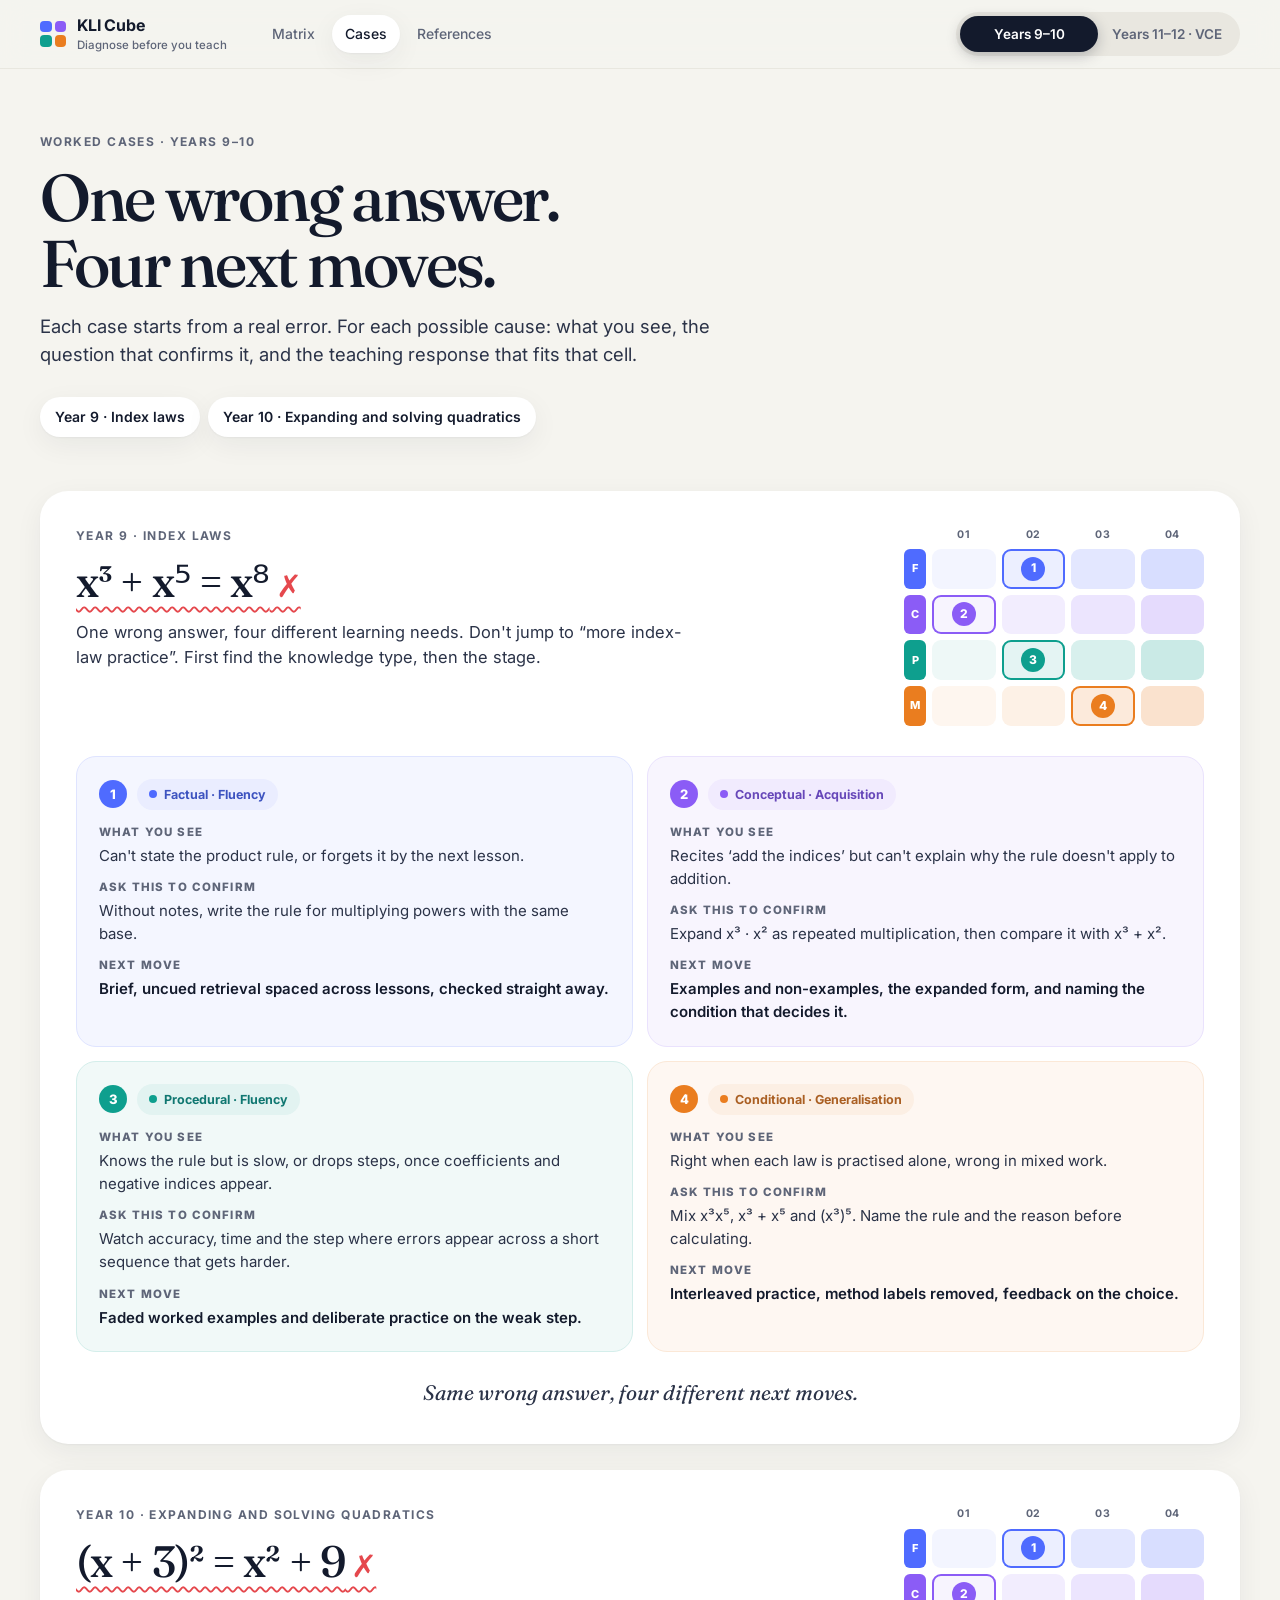
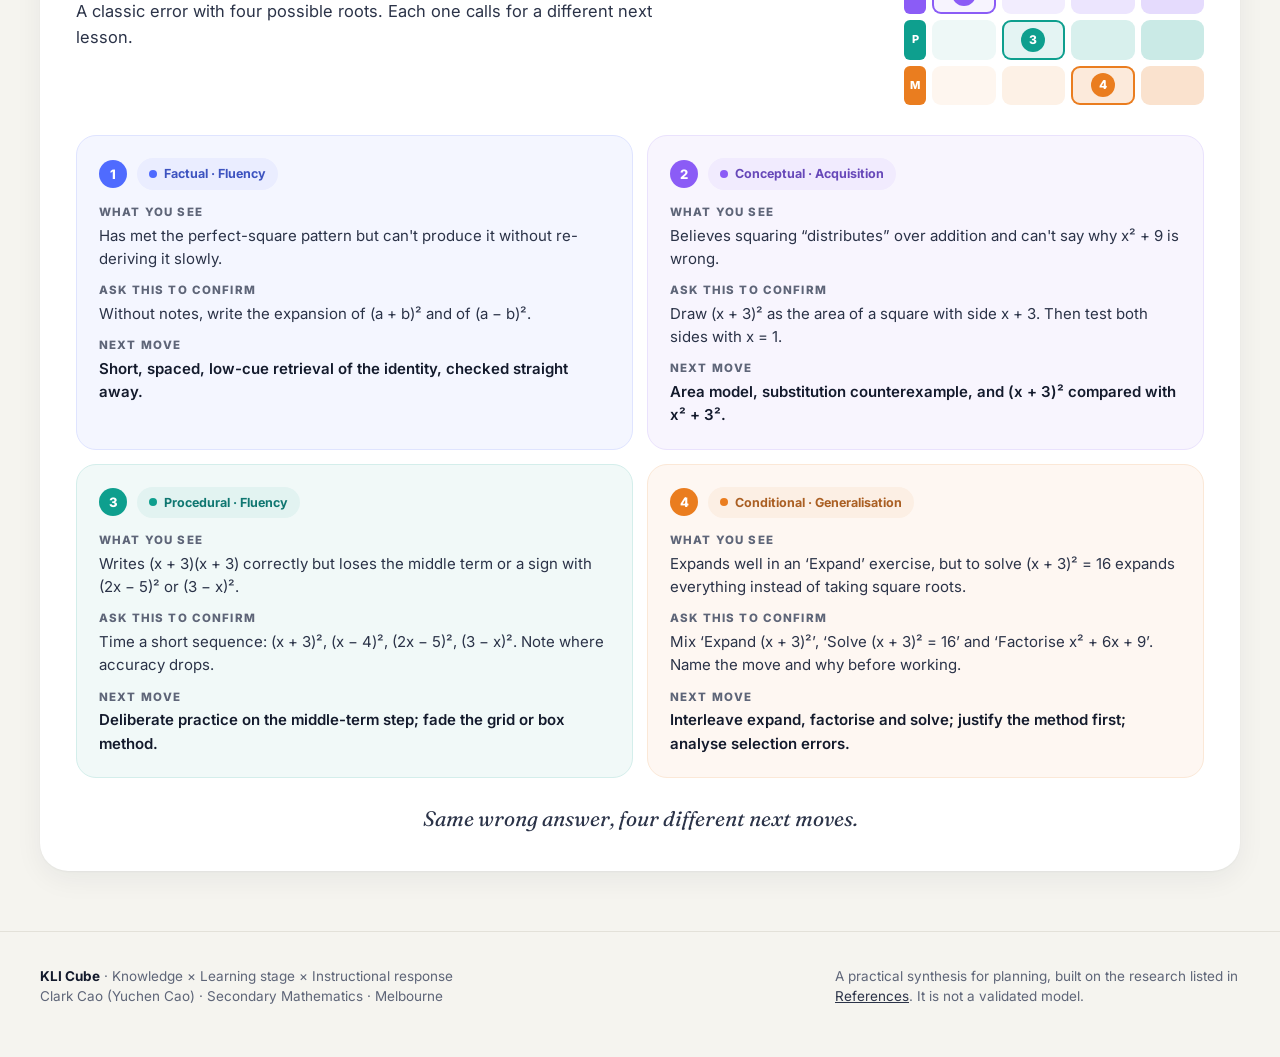
==== cases.html @ 802248be "KLI Cube diagnose matrix site: matrix, cases and references for Years 9–10 and 11–12 Co-Authored-By:" ====
<!DOCTYPE html>
<html lang="en-AU">
<head>
<meta charset="utf-8">
<meta name="viewport" content="width=device-width, initial-scale=1">
<title>Cases · KLI Cube</title>
<meta name="description" content="Worked cases: the same wrong answer in mathematics can sit in four different cells and need four different next moves.">
<meta property="og:title" content="Cases · KLI Cube">
<meta property="og:description" content="Worked cases: the same wrong answer in mathematics can sit in four different cells and need four different next moves.">
<link rel="icon" href="assets/favicon.svg" type="image/svg+xml">
<link rel="preconnect" href="https://fonts.googleapis.com">
<link rel="preconnect" href="https://fonts.gstatic.com" crossorigin>
<link href="https://fonts.googleapis.com/css2?family=Fraunces:ital,opsz,wght@0,9..144,400;0,9..144,500;1,9..144,400;1,9..144,500&family=Inter:wght@400;500;600;700;800&display=swap" rel="stylesheet">
<link rel="stylesheet" href="assets/style.css">
<script>try{var l=new URLSearchParams(location.search).get("level")||localStorage.getItem("kli-level");if(l)document.documentElement.dataset.level=l}catch(e){}</script>
</head>
<body data-page="cases">
<header class="topbar">
  <div class="shell">
    <a class="brand" href="index.html" data-keep-level><span class="brand-mark"><i></i><i></i><i></i><i></i></span><span>KLI Cube<small>Diagnose before you teach</small></span></a>
    <nav class="nav" aria-label="Main"><a href="index.html" data-keep-level>Matrix</a><a href="cases.html" data-keep-level aria-current="page">Cases</a><a href="references.html" data-keep-level>References</a></nav>
    <div class="level-toggle" role="group" aria-label="Year band" data-level="junior">
      <span class="thumb"></span>
      <button data-level="junior" aria-pressed="true">Years 9–10</button>
      <button data-level="senior" aria-pressed="false">Years 11–12 · VCE</button>
    </div>
  </div>
</header>
<main>
  <div class="shell">
    <section class="page-hero">
      <div class="eyebrow">Worked cases · <span data-level-label>Years 9–10</span></div>
      <h1>One wrong answer.<br>Four next moves.</h1>
      <p>Each case starts from a real error. For each possible cause: what you see, the question that confirms it, and the teaching response that fits that cell.</p>
      <div class="case-tabs" id="case-tabs"></div>
    </section>
    <div id="cases" data-swap></div>
  </div>
</main>

<footer class="footer">
  <div class="shell">
    <div><strong style="color:var(--ink)">KLI Cube</strong> · Knowledge × Learning stage × Instructional response<br>Clark Cao (Yuchen Cao) · Secondary Mathematics · Melbourne</div>
    <div style="max-width:30em">A practical synthesis for planning, built on the research listed in <a href="references.html" data-keep-level>References</a>. It is not a validated model.</div>
  </div>
</footer>
<script src="assets/data.js"></script>
<script src="assets/app.js"></script>
</body>
</html>
---- assets/style.css ----
:root {
  --bg: #F5F4EF;
  --paper: #FFFFFF;
  --ink: #131A2C;
  --ink-2: #2B3348;
  --muted: #5E6578;
  --line: #E3E1D9;
  --line-2: #EDEBE4;
  --accent: #131A2C;
  --factual: #4F6BFF;
  --conceptual: #8B5CF6;
  --procedural: #0E9F8E;
  --conditional: #EA7D1F;
  --radius: 18px;
  --shadow: 0 1px 2px rgba(19,26,44,.04), 0 8px 28px rgba(19,26,44,.06);
  --shadow-lg: 0 2px 4px rgba(19,26,44,.05), 0 24px 60px rgba(19,26,44,.14);
  --ease: cubic-bezier(.2,.8,.2,1);
  --serif: "Fraunces", Georgia, "Times New Roman", serif;
  --sans: "Inter", system-ui, -apple-system, "Segoe UI", Roboto, sans-serif;
}

* { box-sizing: border-box; }
html { scroll-behavior: smooth; }
body {
  margin: 0; background: var(--bg); color: var(--ink);
  font-family: var(--sans); font-size: 16px; line-height: 1.55;
  -webkit-font-smoothing: antialiased;
}
a { color: inherit; }
button { font: inherit; color: inherit; }
.shell { width: min(1200px, 100% - 40px); margin: 0 auto; }
.serif { font-family: var(--serif); }
.eyebrow { font-size: 12px; font-weight: 700; letter-spacing: .12em; text-transform: uppercase; color: var(--muted); }
.muted { color: var(--muted); }

/* ---------- Top bar ---------- */
.topbar {
  position: sticky; top: 0; z-index: 50;
  background: color-mix(in srgb, var(--bg) 82%, transparent);
  backdrop-filter: blur(14px) saturate(1.4); -webkit-backdrop-filter: blur(14px) saturate(1.4);
  border-bottom: 1px solid color-mix(in srgb, var(--line) 70%, transparent);
}
.topbar .shell { display: flex; align-items: center; gap: 24px; height: 68px; }
.brand { display: flex; align-items: center; gap: 11px; text-decoration: none; font-weight: 700; letter-spacing: -.01em; }
.brand-mark { display: grid; grid-template-columns: 1fr 1fr; gap: 3px; width: 26px; height: 26px; }
.brand-mark i { border-radius: 4px; }
.brand-mark i:nth-child(1) { background: var(--factual); }
.brand-mark i:nth-child(2) { background: var(--conceptual); }
.brand-mark i:nth-child(3) { background: var(--procedural); }
.brand-mark i:nth-child(4) { background: var(--conditional); }
.brand small { display: block; font-weight: 500; font-size: 11.5px; color: var(--muted); letter-spacing: 0; }
.nav { display: flex; gap: 4px; margin-left: 8px; }
.nav a {
  text-decoration: none; font-size: 14px; font-weight: 500; color: var(--muted);
  padding: 8px 13px; border-radius: 999px; transition: background .2s, color .2s;
}
.nav a:hover { color: var(--ink); background: rgba(19,26,44,.05); }
.nav a[aria-current="page"] { color: var(--ink); background: var(--paper); box-shadow: var(--shadow); }

.level-toggle {
  margin-left: auto; position: relative; display: grid; grid-template-columns: 1fr 1fr;
  background: #E9E7E0; border-radius: 999px; padding: 4px; min-width: 250px;
}
.level-toggle button {
  position: relative; z-index: 1; border: 0; background: none; cursor: pointer;
  padding: 8px 14px; border-radius: 999px; font-size: 13.5px; font-weight: 600; color: var(--muted);
  transition: color .3s var(--ease); white-space: nowrap;
}
.level-toggle button[aria-pressed="true"] { color: #fff; }
.level-toggle .thumb {
  position: absolute; top: 4px; bottom: 4px; left: 4px; width: calc(50% - 4px);
  background: var(--ink); border-radius: 999px; box-shadow: 0 4px 14px rgba(19,26,44,.25);
  transition: transform .45s var(--ease);
}
.level-toggle[data-level="senior"] .thumb { transform: translateX(100%); }

/* ---------- Hero ---------- */
.hero { padding: 72px 0 56px; display: grid; grid-template-columns: 1.05fr .95fr; gap: 56px; align-items: center; }
.hero h1 {
  font-family: var(--serif); font-weight: 500; font-size: clamp(44px, 6vw, 76px);
  line-height: .98; letter-spacing: -.035em; margin: 14px 0 22px;
}
.hero h1 em { font-style: italic; color: var(--muted); }
.hero p.lead { font-size: 19px; line-height: 1.6; color: var(--ink-2); max-width: 34em; margin: 0 0 28px; }
.btn-row { display: flex; gap: 10px; flex-wrap: wrap; }
.btn {
  display: inline-flex; align-items: center; gap: 8px; text-decoration: none; cursor: pointer;
  padding: 13px 20px; border-radius: 999px; font-weight: 600; font-size: 15px; border: 1px solid var(--line);
  background: var(--paper); transition: transform .25s var(--ease), box-shadow .25s;
}
.btn:hover { transform: translateY(-2px); box-shadow: var(--shadow); }
.btn.primary { background: var(--ink); color: #fff; border-color: var(--ink); }

.demo {
  background: var(--paper); border-radius: 28px; padding: 30px; box-shadow: var(--shadow-lg);
  position: relative; overflow: hidden;
}
.demo-top { display: flex; justify-content: space-between; align-items: baseline; gap: 12px; }
.demo-wrong {
  font-family: var(--serif); font-size: clamp(26px, 3vw, 34px); letter-spacing: -.01em;
  margin: 10px 0 22px; position: relative; display: inline-block;
}
.wrong-mark {
  text-decoration: underline wavy transparent; text-decoration-thickness: 2px; text-underline-offset: 9px;
  animation: mark .6s .6s ease forwards;
}
@keyframes mark { to { text-decoration-color: #E5484D; } }
.wrong-mark::after { content: " ✗"; color: #E5484D; font-size: .7em; opacity: 0; animation: fadeIn .4s 1s forwards; }
@keyframes fadeIn { to { opacity: 1; } }
.mini { display: grid; grid-template-columns: 22px repeat(4, 1fr); gap: 6px; }
.mini .h { font-size: 10.5px; font-weight: 700; color: var(--muted); text-align: center; letter-spacing: .04em; }
.mini .r { font-size: 11px; font-weight: 800; display: grid; place-items: center; border-radius: 6px; color: #fff; }
.mini .c {
  aspect-ratio: 1.6; border-radius: 9px; background: color-mix(in srgb, var(--k) var(--t), #fff);
  position: relative; transition: transform .3s var(--ease);
}
.mini .c.on { box-shadow: inset 0 0 0 2px var(--k); }
.mini .c.on::after {
  content: attr(data-n); position: absolute; inset: 0; margin: auto; width: 24px; height: 24px; border-radius: 50%;
  background: var(--k); color: #fff; font-size: 12px; font-weight: 800; display: grid; place-items: center;
  animation: pop .5s calc(var(--d) * 130ms + 900ms) var(--ease) both;
}
@keyframes pop { from { transform: scale(0); opacity: 0; } to { transform: scale(1); opacity: 1; } }
.demo-foot { margin-top: 20px; font-family: var(--serif); font-size: 20px; font-style: italic; }
.demo-legend { margin: 14px 0 0; padding: 0; list-style: none; display: grid; gap: 7px; font-size: 13.5px; color: var(--ink-2); }
.demo-legend li { display: grid; grid-template-columns: 22px 1fr; gap: 8px; align-items: start; }
.demo-legend b.n { width: 20px; height: 20px; border-radius: 50%; color: #fff; font-size: 11px; display: grid; place-items: center; margin-top: 1px; }

/* ---------- Sections ---------- */
section.block { padding: 40px 0; }
.section-head { display: flex; justify-content: space-between; align-items: end; gap: 30px; margin-bottom: 26px; }
.section-head h2 { font-family: var(--serif); font-weight: 500; font-size: clamp(32px, 4vw, 46px); letter-spacing: -.03em; line-height: 1.02; margin: 8px 0 0; }
.section-head p { max-width: 36em; color: var(--muted); margin: 0; }

.steps { display: grid; grid-template-columns: repeat(3, 1fr); gap: 16px; }
.step { background: var(--paper); border-radius: var(--radius); padding: 24px; box-shadow: var(--shadow); }
.step .num { font-family: var(--serif); font-size: 40px; line-height: 1; color: #C9C6BC; }
.step h3 { margin: 12px 0 6px; font-size: 18px; letter-spacing: -.01em; }
.step p { margin: 0; color: var(--muted); font-size: 15px; }

.core-idea {
  background: var(--ink); color: #E9EBF2; border-radius: 24px; padding: 34px 38px;
  display: grid; grid-template-columns: 200px 1fr; gap: 30px; align-items: start;
}
.core-idea .eyebrow { color: #9AA1B5; }
.core-idea p { margin: 0; font-family: var(--serif); font-size: 21px; line-height: 1.5; color: #fff; }
.core-idea small { display: block; margin-top: 14px; font-family: var(--sans); font-size: 14px; color: #AEB4C6; }

/* ---------- Finder ---------- */
.finder { background: var(--paper); border-radius: 24px; box-shadow: var(--shadow); padding: 26px; display: grid; gap: 20px; }
.finder-q { display: grid; grid-template-columns: 230px 1fr; gap: 18px; align-items: start; }
.finder-q h3 { margin: 6px 0 0; font-size: 15.5px; line-height: 1.35; }
.finder-q h3 span { display: block; font-size: 12px; font-weight: 700; color: var(--muted); letter-spacing: .1em; text-transform: uppercase; margin-bottom: 4px; }
.chips { display: grid; grid-template-columns: repeat(4, 1fr); gap: 8px; }
.chip {
  border: 1px solid var(--line); background: #FBFAF7; border-radius: 14px; padding: 12px 14px; cursor: pointer;
  text-align: left; transition: border-color .2s, background .2s, transform .2s var(--ease), box-shadow .2s;
}
.chip b { display: block; font-size: 14.5px; }
.chip span { display: block; font-size: 12.5px; color: var(--muted); line-height: 1.4; margin-top: 3px; }
.chip:hover { transform: translateY(-2px); border-color: #CFCBBF; }
.chip[aria-pressed="true"] { border-color: var(--c, var(--ink)); background: color-mix(in srgb, var(--c, var(--ink)) 9%, #fff); box-shadow: 0 0 0 1px var(--c, var(--ink)); }
.finder-result {
  display: flex; align-items: center; gap: 16px; flex-wrap: wrap; border-top: 1px dashed var(--line); padding-top: 18px; min-height: 60px;
}
.finder-result .placeholder { color: var(--muted); font-size: 14.5px; }
.finder-result .found { font-size: 17px; }
.finder-result .found b { font-family: var(--serif); font-size: 22px; font-weight: 500; }
.linkish { background: none; border: 0; color: var(--muted); text-decoration: underline; cursor: pointer; font-size: 14px; padding: 0; }

/* ---------- Matrix ---------- */
.matrix-scroll { overflow-x: auto; margin: 0 -8px; padding: 8px; }
.matrix {
  display: grid; grid-template-columns: 190px repeat(4, minmax(170px, 1fr)); gap: 8px; min-width: 920px;
}
.mx-corner { font-size: 12px; color: var(--muted); font-weight: 600; padding: 10px 6px; line-height: 1.7; align-self: end; }
.mx-stage { padding: 14px 16px 12px; position: relative; }
.mx-stage .step-no { font-family: var(--serif); font-size: 15px; color: var(--muted); }
.mx-stage h3 { margin: 2px 0 2px; font-size: 19px; letter-spacing: -.015em; }
.mx-stage p { margin: 0; color: var(--muted); font-size: 13.5px; }
.mx-stage::after {
  content: ""; position: absolute; left: 16px; right: 16px; bottom: 0; height: 3px; border-radius: 3px;
  background: linear-gradient(90deg, var(--ink) var(--p), #DCD9CF var(--p));
}
.mx-label { font-size: 12px; font-weight: 700; letter-spacing: .06em; text-transform: uppercase; color: var(--muted); padding: 12px 6px; }
.mx-label small { display: block; text-transform: none; letter-spacing: 0; font-weight: 500; }
.mx-emph { background: #ECEAE3; border-radius: 12px; padding: 11px 14px; font-size: 13.5px; font-weight: 600; color: var(--ink-2); }
.mx-link { border: 1px dashed #CFCBBF; border-radius: 12px; padding: 10px 14px; font-size: 13px; color: var(--ink-2); }
.mx-row {
  border-radius: var(--radius); padding: 16px; background: var(--paper); box-shadow: var(--shadow);
  border-left: 5px solid var(--k); display: flex; flex-direction: column; justify-content: center;
}
.mx-row .ico { width: 30px; height: 30px; border-radius: 9px; background: var(--k); color: #fff; font-weight: 800; display: grid; place-items: center; font-size: 14px; margin-bottom: 9px; }
.mx-row h3 { margin: 0; font-size: 17px; }
.mx-row p { margin: 2px 0 0; font-size: 13.5px; font-weight: 600; color: var(--ink-2); }
.mx-row small { color: var(--muted); font-size: 12.5px; }
.cell {
  border: 0; text-align: left; cursor: pointer; border-radius: var(--radius); padding: 16px 16px 18px;
  background: color-mix(in srgb, var(--k) var(--t), #fff);
  box-shadow: inset 0 0 0 1px color-mix(in srgb, var(--k) 14%, transparent);
  transition: transform .3s var(--ease), box-shadow .3s var(--ease), opacity .35s, filter .35s;
  display: flex; flex-direction: column; gap: 7px; position: relative; min-height: 150px;
}
.cell h4 { margin: 0; font-size: 15.5px; line-height: 1.3; letter-spacing: -.01em; color: color-mix(in srgb, var(--k) 55%, var(--ink)); }
.cell p { margin: 0; font-size: 13.5px; line-height: 1.5; color: var(--ink-2); }
.cell .more { margin-top: auto; font-size: 12px; font-weight: 700; color: color-mix(in srgb, var(--k) 70%, var(--ink)); opacity: 0; transform: translateY(4px); transition: .25s var(--ease); }
.cell:hover, .cell:focus-visible { transform: translateY(-3px); box-shadow: inset 0 0 0 1.5px var(--k), var(--shadow-lg); outline: none; }
.cell:hover .more, .cell:focus-visible .more { opacity: 1; transform: none; }
.matrix.has-target .cell:not(.target) { opacity: .32; filter: saturate(.4); }
.matrix.has-target .cell.target { box-shadow: inset 0 0 0 2.5px var(--k), var(--shadow-lg); transform: scale(1.03); z-index: 2; }
.matrix-note { font-size: 13.5px; color: var(--muted); margin: 14px 0 0; }

/* ---------- Drawer ---------- */
dialog.drawer {
  margin: 0 0 0 auto; height: 100%; max-height: 100%; width: min(520px, 100%); border: 0; padding: 0;
  background: var(--paper); color: var(--ink); box-shadow: var(--shadow-lg);
}
dialog.drawer[open] { animation: slideIn .45s var(--ease); }
dialog.drawer::backdrop { background: rgba(19,26,44,.35); backdrop-filter: blur(3px); }
@keyframes slideIn { from { transform: translateX(40px); opacity: 0; } to { transform: none; opacity: 1; } }
.drawer-inner { padding: 34px 34px 40px; }
.drawer-close { position: absolute; top: 18px; right: 18px; width: 38px; height: 38px; border-radius: 50%; border: 1px solid var(--line); background: var(--paper); cursor: pointer; font-size: 18px; }
.pill { display: inline-flex; align-items: center; gap: 7px; padding: 6px 12px; border-radius: 999px; font-size: 12.5px; font-weight: 700; background: color-mix(in srgb, var(--k) 12%, #fff); color: color-mix(in srgb, var(--k) 70%, var(--ink)); }
.pill i { width: 8px; height: 8px; border-radius: 50%; background: var(--k); }
.drawer h2 { font-family: var(--serif); font-weight: 500; font-size: 34px; letter-spacing: -.025em; line-height: 1.08; margin: 16px 0 12px; }
.drawer .move { font-size: 17px; line-height: 1.6; color: var(--ink-2); margin: 0 0 26px; }
.drawer h5 { font-size: 12px; text-transform: uppercase; letter-spacing: .1em; color: var(--muted); margin: 24px 0 8px; }
.drawer ul { margin: 0; padding-left: 0; list-style: none; display: grid; gap: 8px; }
.drawer ul li { position: relative; padding-left: 26px; }
.drawer ul li::before { content: "✓"; position: absolute; left: 0; top: 0; color: var(--k); font-weight: 800; }
.drawer .avoid { background: #FFF3EE; border-radius: 14px; padding: 14px 16px; color: #8A3B1E; font-size: 15px; }
.drawer .refs { display: grid; gap: 8px; }
.drawer .refs a { text-decoration: none; border: 1px solid var(--line); border-radius: 12px; padding: 10px 13px; font-size: 13.5px; transition: border-color .2s, transform .2s var(--ease); }
.drawer .refs a:hover { border-color: var(--k); transform: translateX(3px); }
.drawer .refs a b { display: block; font-size: 14px; }
.drawer .refs a span { color: var(--muted); }
.drawer .nav-cells { display: flex; justify-content: space-between; gap: 10px; margin-top: 30px; padding-top: 18px; border-top: 1px solid var(--line); }
.drawer .nav-cells button { border: 1px solid var(--line); background: var(--paper); border-radius: 999px; padding: 8px 14px; cursor: pointer; font-size: 13px; }

/* ---------- Principles ---------- */
.principles { display: grid; grid-template-columns: repeat(3, 1fr); gap: 14px; }
.principle { background: var(--paper); border-radius: var(--radius); padding: 22px 22px 24px; box-shadow: var(--shadow); }
.principle h3 { margin: 0 0 6px; font-family: var(--serif); font-weight: 500; font-size: 21px; letter-spacing: -.015em; }
.principle p { margin: 0; color: var(--muted); font-size: 14.5px; }
.principle.extra { background: #EEF6F4; }

/* ---------- Cases ---------- */
.page-hero { padding: 64px 0 28px; }
.page-hero h1 { font-family: var(--serif); font-weight: 500; font-size: clamp(42px, 5.5vw, 66px); letter-spacing: -.035em; line-height: 1; margin: 12px 0 16px; }
.page-hero p { font-size: 18.5px; color: var(--ink-2); max-width: 40em; margin: 0; }
.case-tabs { display: flex; gap: 8px; flex-wrap: wrap; margin: 28px 0 0; }
.case-tabs a { text-decoration: none; padding: 9px 15px; border-radius: 999px; background: var(--paper); box-shadow: var(--shadow); font-size: 14px; font-weight: 600; }
.case { background: var(--paper); border-radius: 28px; box-shadow: var(--shadow); padding: 36px; margin: 26px 0; scroll-margin-top: 90px; }
.case-head { display: grid; grid-template-columns: 1fr 300px; gap: 40px; align-items: start; }
.case-head h2 { font-family: var(--serif); font-weight: 500; font-size: clamp(30px, 3.6vw, 44px); letter-spacing: -.02em; margin: 12px 0 14px; line-height: 1.1; }
.case-head h2 .quote { font-style: italic; }
.case-head p { color: var(--ink-2); font-size: 16.5px; margin: 0; max-width: 38em; }
.case-head .mini .c { cursor: default; }
.case-head .mini .c.hl { transform: scale(1.12); box-shadow: inset 0 0 0 2px var(--k), 0 6px 16px rgba(19,26,44,.18); }
.case .mini .c.on::after { animation: none; }
.paths { display: grid; grid-template-columns: repeat(2, 1fr); gap: 14px; margin-top: 30px; }
.path {
  border-radius: 20px; padding: 22px; background: color-mix(in srgb, var(--k) 6%, #fff);
  border: 1px solid color-mix(in srgb, var(--k) 18%, #fff); transition: transform .3s var(--ease), box-shadow .3s;
}
.path:hover { transform: translateY(-3px); box-shadow: var(--shadow-lg); }
.path-top { display: flex; align-items: center; gap: 10px; margin-bottom: 14px; }
.path-top .n { width: 28px; height: 28px; border-radius: 50%; background: var(--k); color: #fff; font-weight: 800; font-size: 13px; display: grid; place-items: center; }
.path dl { margin: 0; display: grid; gap: 12px; }
.path dt { font-size: 11.5px; font-weight: 800; letter-spacing: .1em; text-transform: uppercase; color: var(--muted); }
.path dd { margin: 2px 0 0; font-size: 15px; color: var(--ink-2); }
.path dd.move { font-weight: 600; color: var(--ink); }
.case-foot { margin-top: 24px; font-family: var(--serif); font-style: italic; font-size: 21px; text-align: center; color: var(--ink-2); }
.reflection { background: var(--ink); color: #E9EBF2; border-radius: 28px; padding: 36px; margin: 26px 0 10px; }
.reflection h2 { font-family: var(--serif); font-weight: 500; font-size: 32px; margin: 8px 0 20px; color: #fff; letter-spacing: -.02em; }
.reflection .eyebrow { color: #9AA1B5; }
.reflection-items { display: grid; grid-template-columns: 1fr 1fr; gap: 14px; }
.reflection-item { background: rgba(255,255,255,.06); border: 1px solid rgba(255,255,255,.1); border-radius: 18px; padding: 20px; }
.reflection-item .pill { background: rgba(255,255,255,.1); color: #fff; }
.reflection-item p { margin: 12px 0 0; color: #D6DAE6; font-size: 15px; }
.reflection .note { margin: 18px 0 0; color: #AEB4C6; font-style: italic; }

/* ---------- References ---------- */
.evidence-map {
  background: var(--paper); border-radius: 28px; box-shadow: var(--shadow); padding: 34px;
  display: grid; grid-template-columns: 340px 1fr; gap: 40px; align-items: center; margin-top: 30px;
}
.emap { display: grid; grid-template-columns: 54px repeat(4, 1fr); grid-template-rows: 40px repeat(4, 46px); gap: 5px; }
.emap .col-h { border-radius: 8px; background: #ECEAE3; }
.emap .row-h { border-radius: 8px; background: var(--k); }
.emap .c { border-radius: 8px; background: color-mix(in srgb, var(--k) var(--t), #fff); }
.emap-legend { display: grid; gap: 14px; }
.emap-legend a { display: grid; grid-template-columns: 42px 1fr; gap: 14px; align-items: start; text-decoration: none; padding: 12px; border-radius: 14px; transition: background .2s; }
.emap-legend a:hover { background: #F5F4EF; }
.emap-legend .sw { width: 42px; height: 42px; border-radius: 10px; }
.emap-legend b { display: block; font-size: 16px; }
.emap-legend span { color: var(--muted); font-size: 14px; }
.synthesis { margin-top: 18px; border-left: 4px solid var(--ink); padding: 6px 0 6px 18px; color: var(--ink-2); font-size: 15.5px; max-width: 54em; }
.ref-group { display: grid; grid-template-columns: 300px 1fr; gap: 40px; padding: 40px 0; border-top: 1px solid var(--line); scroll-margin-top: 80px; }
.ref-group:first-of-type { border-top: 0; }
.ref-group-head { position: sticky; top: 96px; align-self: start; }
.ref-group-head h2 { font-family: var(--serif); font-weight: 500; font-size: 30px; letter-spacing: -.02em; margin: 6px 0 8px; line-height: 1.1; }
.ref-group-head p { color: var(--muted); font-size: 14.5px; margin: 0; }
.ref-list { display: grid; gap: 12px; }
.ref { background: var(--paper); border-radius: 16px; padding: 18px 20px; box-shadow: var(--shadow); scroll-margin-top: 90px; transition: box-shadow .4s; }
.ref:target { box-shadow: 0 0 0 2px var(--ink), var(--shadow-lg); }
.ref .cite { font-size: 15px; line-height: 1.55; padding-left: 2em; text-indent: -2em; }
.ref .supports { margin-top: 10px; font-size: 14px; color: var(--muted); display: flex; gap: 8px; }
.ref .supports::before { content: "→"; color: var(--ink); font-weight: 700; }
.ref a.doi { font-size: 13px; color: var(--muted); word-break: break-all; }
.ref a.doi:hover { color: var(--ink); }
.ref-index { display: flex; gap: 8px; flex-wrap: wrap; margin-top: 24px; }
.ref-index a { text-decoration: none; padding: 8px 13px; border-radius: 999px; background: var(--paper); box-shadow: var(--shadow); font-size: 13.5px; font-weight: 600; }
.ref-index a small { color: var(--muted); font-weight: 500; margin-left: 4px; }

/* ---------- Footer ---------- */
.footer { margin-top: 60px; padding: 34px 0 50px; border-top: 1px solid var(--line); color: var(--muted); font-size: 13.5px; }
.footer .shell { display: flex; justify-content: space-between; gap: 30px; flex-wrap: wrap; }
.footer a { color: var(--ink-2); }

/* ---------- Motion ---------- */
.reveal { opacity: 0; transform: translateY(14px); transition: opacity .7s var(--ease), transform .7s var(--ease); }
.reveal.in { opacity: 1; transform: none; }
.swap { animation: swap .5s var(--ease); }
@keyframes swap { from { opacity: .2; transform: translateY(6px); } to { opacity: 1; transform: none; } }

/* ---------- Responsive ---------- */
@media (max-width: 980px) {
  .hero { grid-template-columns: 1fr; gap: 36px; padding-top: 48px; }
  .steps, .principles { grid-template-columns: 1fr 1fr; }
  .core-idea { grid-template-columns: 1fr; gap: 12px; }
  .finder-q { grid-template-columns: 1fr; gap: 10px; }
  .chips { grid-template-columns: 1fr 1fr; }
  .case-head { grid-template-columns: 1fr; gap: 24px; }
  .case-head .mini { max-width: 320px; }
  .evidence-map { grid-template-columns: 1fr; }
  .emap { max-width: 340px; }
  .ref-group { grid-template-columns: 1fr; gap: 18px; }
  .ref-group-head { position: static; }
}
@media (max-width: 720px) {
  .shell { width: min(100% - 28px, 1200px); }
  .topbar .shell { flex-wrap: wrap; height: auto; padding: 10px 0; gap: 10px; }
  .nav { order: 3; margin-left: 0; width: 100%; }
  .level-toggle { order: 2; width: 100%; min-width: 0; margin-left: 0; }
  .level-toggle button { padding: 7px 10px; font-size: 12.5px; }
  .steps, .principles, .paths, .reflection-items { grid-template-columns: 1fr; }
  .case, .reflection, .evidence-map { padding: 24px; border-radius: 22px; }
}
@media (prefers-reduced-motion: reduce) {
  *, *::before, *::after { animation-duration: .01ms !important; animation-delay: 0ms !important; transition-duration: .01ms !important; }
  .reveal { opacity: 1; transform: none; }
}
@media print {
  .topbar, .finder, .btn-row, .footer, .demo, .level-toggle { display: none !important; }
  body { background: #fff; }
  .reveal { opacity: 1 !important; transform: none !important; }
  .cell, .mx-row, .step, .principle, .case, .ref { box-shadow: none !important; border: 1px solid #ddd; }
  .matrix { min-width: 0; }
  .case, .ref { break-inside: avoid; }
}
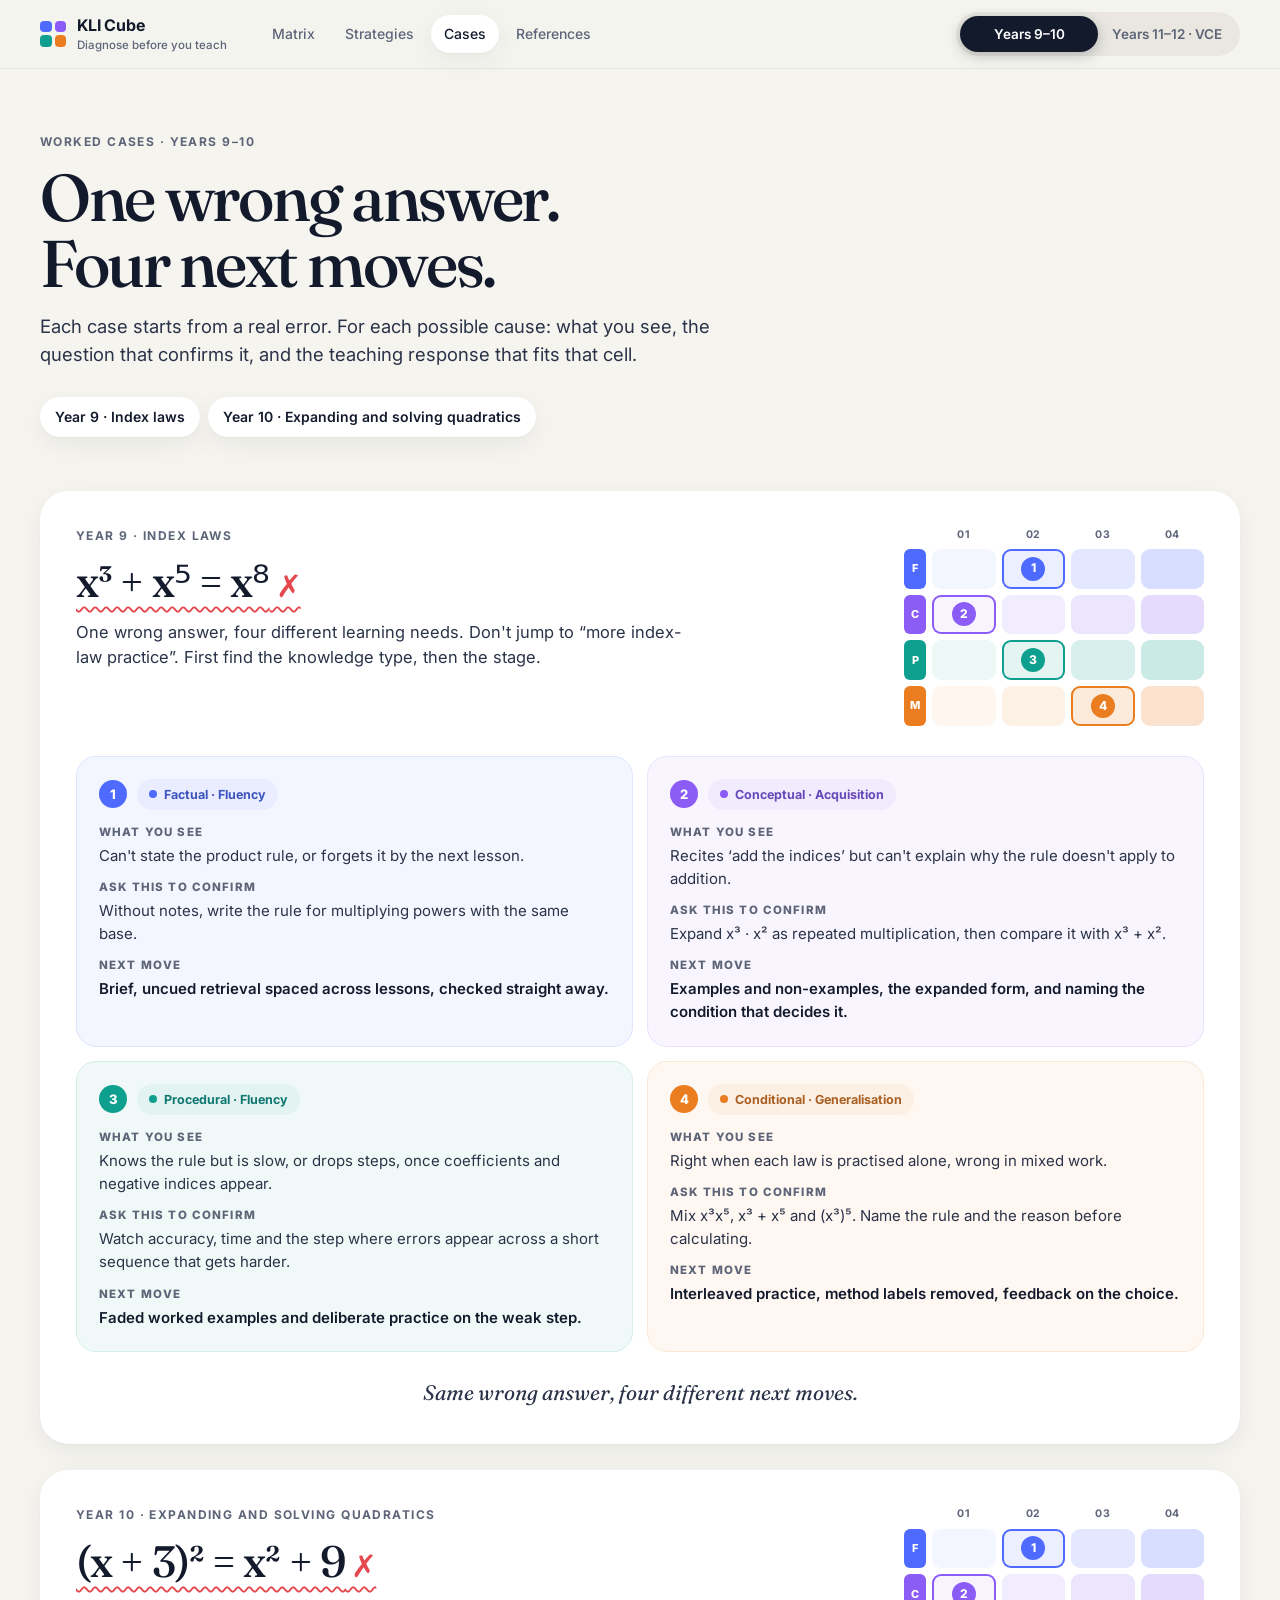
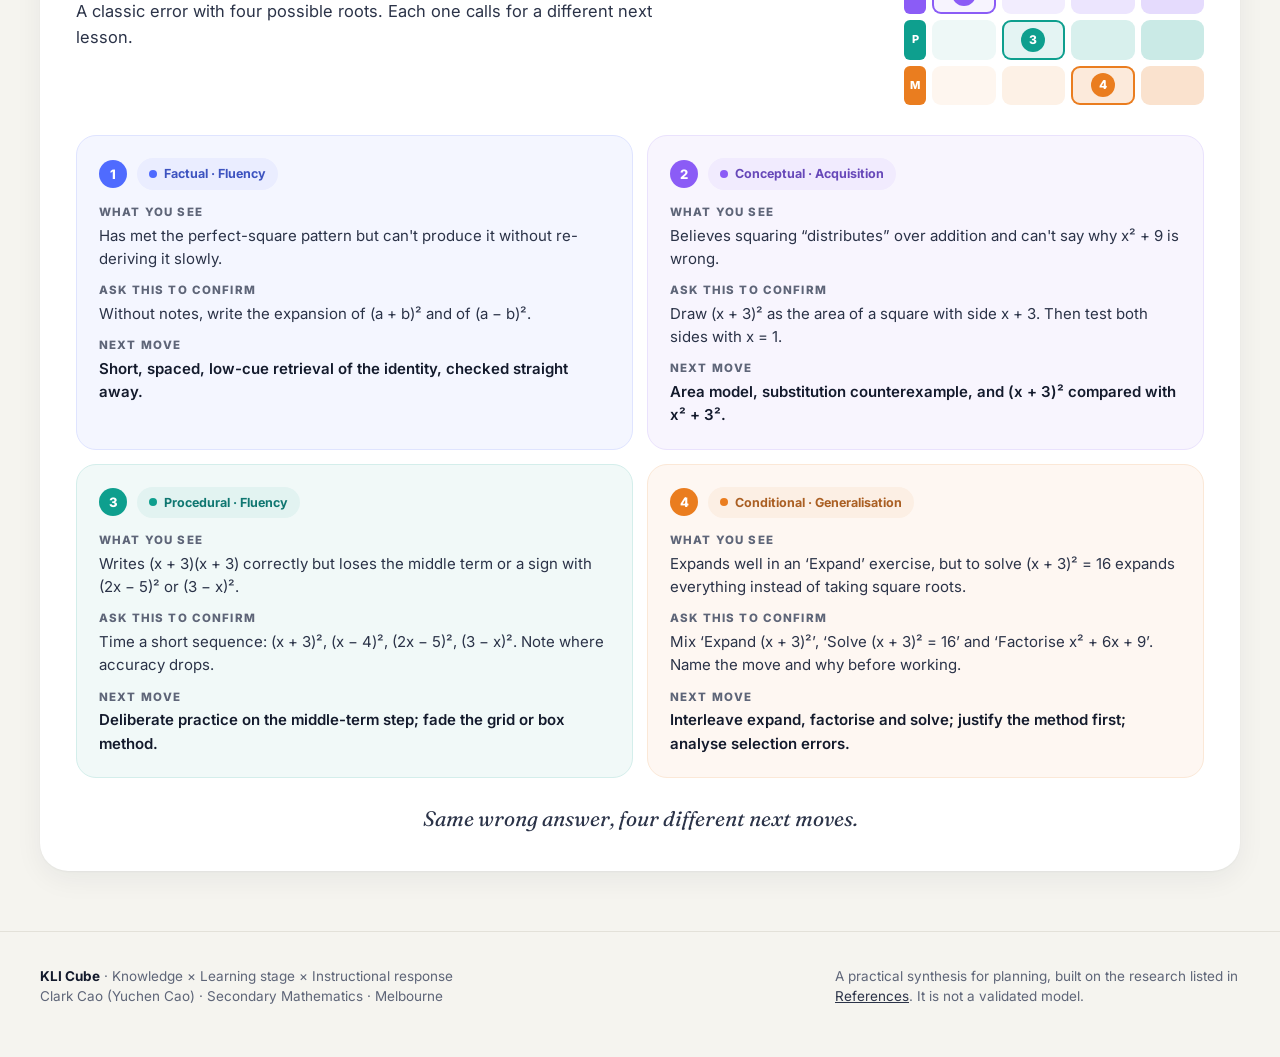
==== commit 69022f1b: "Add the third axis: 8 instructional lenses, 39 strategies and HITS alignment - Lens bar on the matri" ====
--- a/cases.html
+++ b/cases.html
@@ -18,7 +18,7 @@
 <header class="topbar">
   <div class="shell">
     <a class="brand" href="index.html" data-keep-level><span class="brand-mark"><i></i><i></i><i></i><i></i></span><span>KLI Cube<small>Diagnose before you teach</small></span></a>
-    <nav class="nav" aria-label="Main"><a href="index.html" data-keep-level>Matrix</a><a href="cases.html" data-keep-level aria-current="page">Cases</a><a href="references.html" data-keep-level>References</a></nav>
+    <nav class="nav" aria-label="Main"><a href="index.html" data-keep-level>Matrix</a><a href="strategies.html" data-keep-level>Strategies</a><a href="cases.html" data-keep-level aria-current="page">Cases</a><a href="references.html" data-keep-level>References</a></nav>
     <div class="level-toggle" role="group" aria-label="Year band" data-level="junior">
       <span class="thumb"></span>
       <button data-level="junior" aria-pressed="true">Years 9–10</button>
@@ -45,6 +45,7 @@
   </div>
 </footer>
 <script src="assets/data.js"></script>
+<script src="assets/strategies.js"></script>
 <script src="assets/app.js"></script>
 </body>
 </html>
--- a/assets/style.css
+++ b/assets/style.css
@@ -313,6 +313,77 @@
 .ref-index a { text-decoration: none; padding: 8px 13px; border-radius: 999px; background: var(--paper); box-shadow: var(--shadow); font-size: 13.5px; font-weight: 600; }
 .ref-index a small { color: var(--muted); font-weight: 500; margin-left: 4px; }
 
+
+/* ---------- Third axis: lenses ---------- */
+.lens-panel { background: var(--paper); border-radius: 22px; box-shadow: var(--shadow); padding: 18px 20px; margin-bottom: 16px; }
+.lens-panel-head { display: flex; gap: 14px; align-items: center; margin-bottom: 14px; }
+.lens-panel-head p { margin: 3px 0 0; font-size: 14.5px; color: var(--ink-2); }
+.cube-ico { position: relative; width: 34px; height: 34px; flex: none; }
+.cube-ico i { position: absolute; width: 22px; height: 22px; border-radius: 6px; border: 2px solid var(--ink); background: var(--paper); }
+.cube-ico i:nth-child(1) { left: 0; top: 12px; background: color-mix(in srgb, var(--factual) 22%, #fff); }
+.cube-ico i:nth-child(2) { left: 6px; top: 6px; background: color-mix(in srgb, var(--procedural) 22%, #fff); }
+.cube-ico i:nth-child(3) { left: 12px; top: 0; background: color-mix(in srgb, var(--conditional) 30%, #fff); }
+.lens-bar { display: flex; gap: 6px; flex-wrap: wrap; }
+.lens-btn {
+  border: 1px solid var(--line); background: #FBFAF7; border-radius: 999px; padding: 8px 13px; cursor: pointer;
+  font-size: 13.5px; font-weight: 600; display: inline-flex; gap: 7px; align-items: center;
+  transition: background .25s, color .25s, border-color .25s, transform .25s var(--ease);
+}
+.lens-btn span { opacity: .6; }
+.lens-btn:hover { transform: translateY(-2px); border-color: #CFCBBF; }
+.lens-btn[aria-selected="true"] { background: var(--ink); color: #fff; border-color: var(--ink); }
+.lens-btn[aria-selected="true"] span { opacity: 1; }
+.cell-strats { margin: 0; padding: 0; list-style: none; display: grid; gap: 5px; }
+.cell-strats li { font-size: 13px; font-weight: 600; color: var(--ink-2); background: rgba(255,255,255,.72); border-radius: 9px; padding: 6px 9px; line-height: 1.3; }
+.hits-tag { display: inline-block; margin-left: 6px; font-size: 10px; font-weight: 800; letter-spacing: .04em; padding: 2px 6px; border-radius: 6px; background: #1E3A8A; color: #fff; vertical-align: 1px; white-space: nowrap; }
+
+.d-tabs { display: flex; flex-wrap: wrap; gap: 5px; margin-bottom: 12px; }
+.d-tabs button { border: 1px solid var(--line); background: var(--paper); border-radius: 999px; padding: 6px 11px; font-size: 12.5px; font-weight: 600; cursor: pointer; }
+.d-tabs button[aria-selected="true"] { background: var(--ink); color: #fff; border-color: var(--ink); }
+.d-strats { display: grid; gap: 8px; }
+.d-q { margin: 0 0 2px; font-size: 13.5px; color: var(--muted); font-style: italic; }
+.d-strat { background: color-mix(in srgb, var(--k) 6%, #fff); border: 1px solid color-mix(in srgb, var(--k) 16%, #fff); border-radius: 14px; padding: 12px 14px; }
+.d-strat b { font-size: 15px; }
+.d-strat p { margin: 4px 0 0; font-size: 14px; color: var(--ink-2); }
+.d-more { font-size: 13px; color: var(--muted); margin-top: 2px; }
+
+.mini .c.dot::after { content: ""; position: absolute; inset: 0; margin: auto; width: 9px; height: 9px; border-radius: 50%; background: var(--k); }
+.mini .c.dot { box-shadow: inset 0 0 0 1.5px color-mix(in srgb, var(--k) 60%, transparent); }
+
+.cube-explain { display: flex; gap: 10px; flex-wrap: wrap; margin-top: 26px; }
+.cube-axis { display: flex; align-items: center; gap: 10px; background: var(--paper); box-shadow: var(--shadow); border-radius: 999px; padding: 7px 16px 7px 7px; font-size: 14.5px; }
+.cube-axis b { width: 30px; height: 30px; border-radius: 50%; background: var(--ink); color: #fff; display: grid; place-items: center; font-size: 13px; }
+.hits-grid { display: grid; grid-template-columns: repeat(2, 1fr); gap: 12px; }
+.hits-card { background: var(--paper); border-radius: 18px; box-shadow: var(--shadow); padding: 16px 18px; display: grid; grid-template-columns: 40px 1fr 150px; gap: 14px; align-items: center; }
+.hits-n { width: 40px; height: 40px; border-radius: 12px; background: #1E3A8A; color: #fff; font-weight: 800; display: grid; place-items: center; font-size: 16px; }
+.hits-body b { display: block; font-size: 16px; }
+.hits-body span { font-size: 13.5px; color: var(--muted); }
+.hits-body a, .strat-refs a { color: var(--ink-2); text-decoration: underline; text-decoration-color: #CFCBBF; text-underline-offset: 2px; }
+.hits-card .mini { gap: 3px; grid-template-columns: 14px repeat(4, 1fr); }
+.hits-card .mini .h { font-size: 8px; }
+.hits-card .mini .r { font-size: 8px; border-radius: 4px; }
+.hits-card .mini .c { border-radius: 5px; }
+.hits-card .mini .c.dot::after { width: 6px; height: 6px; }
+.strat-list { display: grid; gap: 12px; }
+.strat { background: var(--paper); border-radius: 18px; box-shadow: var(--shadow); padding: 20px 22px; display: grid; grid-template-columns: 1fr 190px; gap: 24px; align-items: center; scroll-margin-top: 90px; transition: box-shadow .4s; }
+.strat:target { box-shadow: 0 0 0 2px var(--ink), var(--shadow-lg); }
+.strat h3 { margin: 0 0 6px; font-size: 18px; letter-spacing: -.01em; }
+.strat p { margin: 0; color: var(--ink-2); font-size: 15px; }
+.strat-refs { margin-top: 10px; font-size: 13px; color: var(--muted); }
+.strat-map .eyebrow { font-size: 10.5px; margin-bottom: 6px; }
+.strat-map .mini { gap: 4px; grid-template-columns: 16px repeat(4, 1fr); }
+.strat-map .mini .h, .strat-map .mini .r { font-size: 9px; }
+.strat-map .mini .c { border-radius: 6px; }
+@media (max-width: 980px) {
+  .hits-grid { grid-template-columns: 1fr; }
+}
+@media (max-width: 720px) {
+  .hits-card { grid-template-columns: 40px 1fr; }
+  .hits-card .mini { grid-column: 1 / -1; max-width: 220px; }
+  .strat { grid-template-columns: 1fr; }
+  .strat-map { max-width: 220px; }
+}
+
 /* ---------- Footer ---------- */
 .footer { margin-top: 60px; padding: 34px 0 50px; border-top: 1px solid var(--line); color: var(--muted); font-size: 13.5px; }
 .footer .shell { display: flex; justify-content: space-between; gap: 30px; flex-wrap: wrap; }
